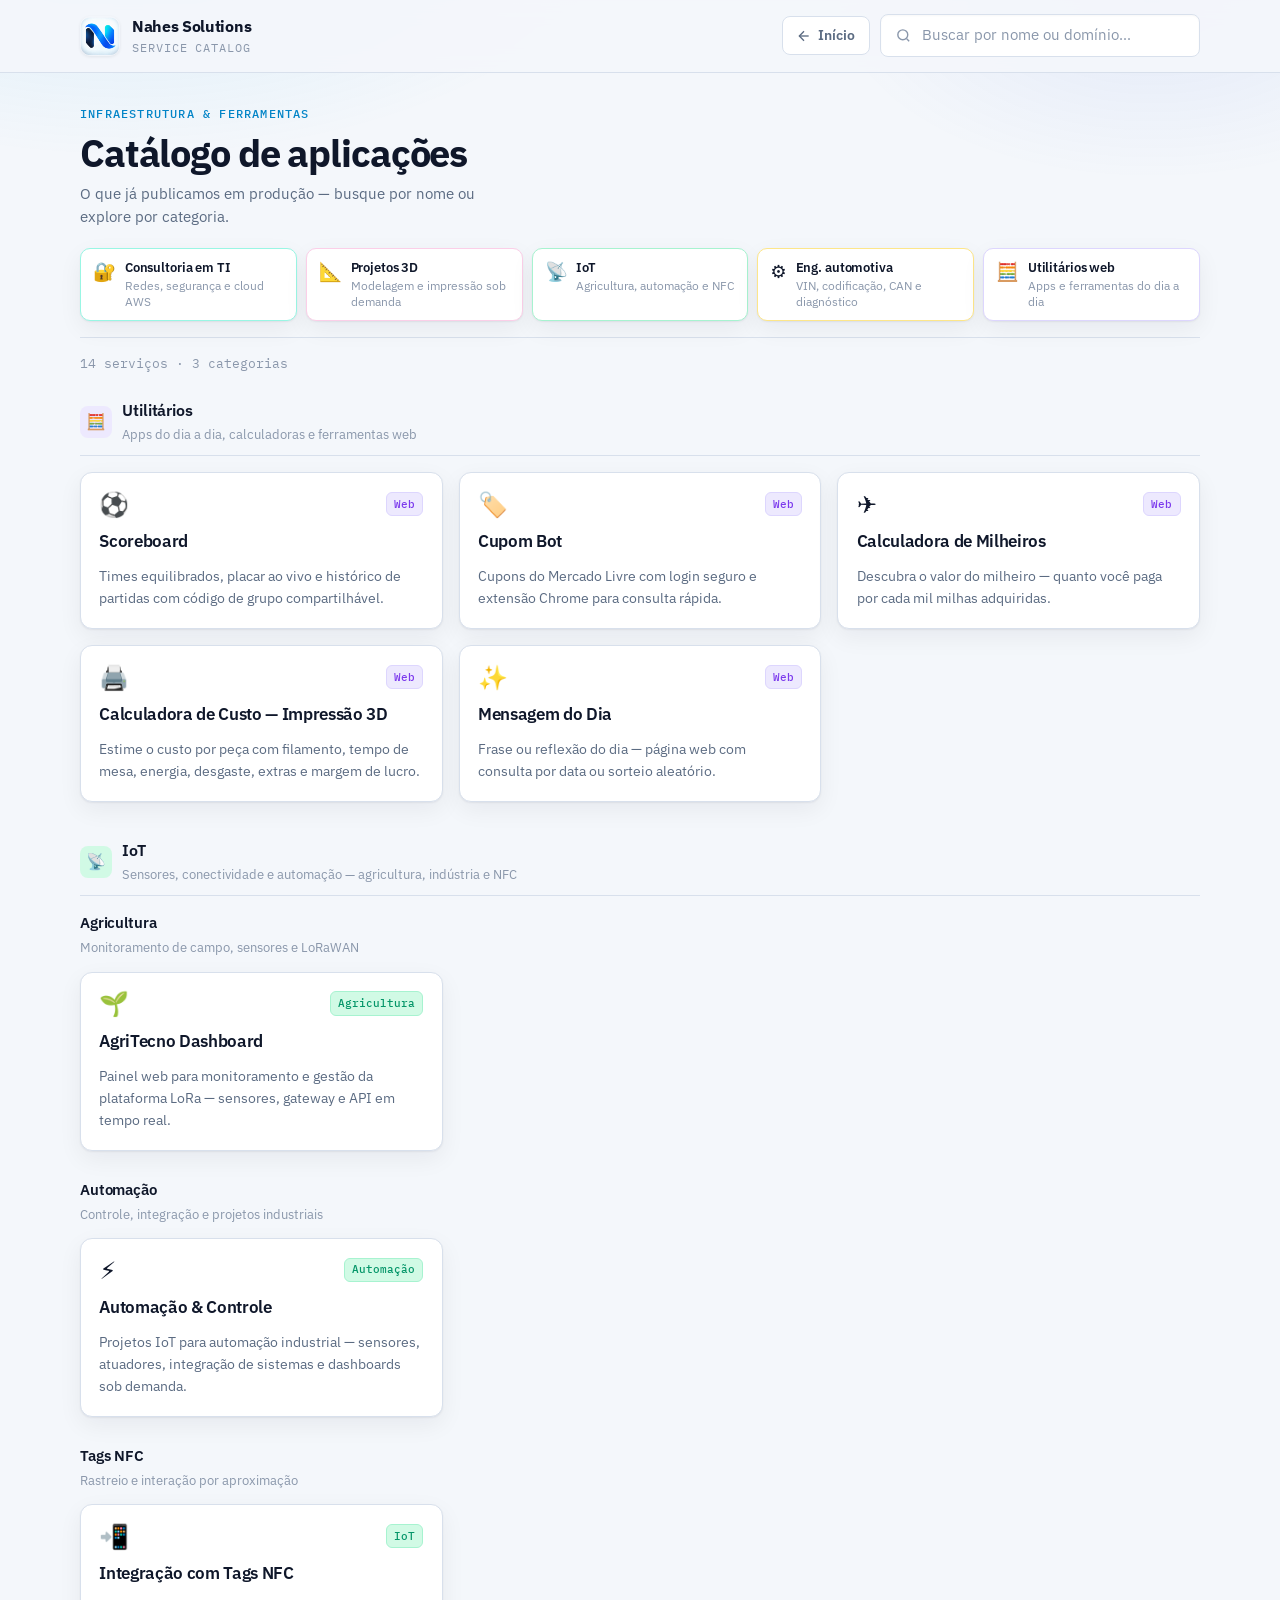
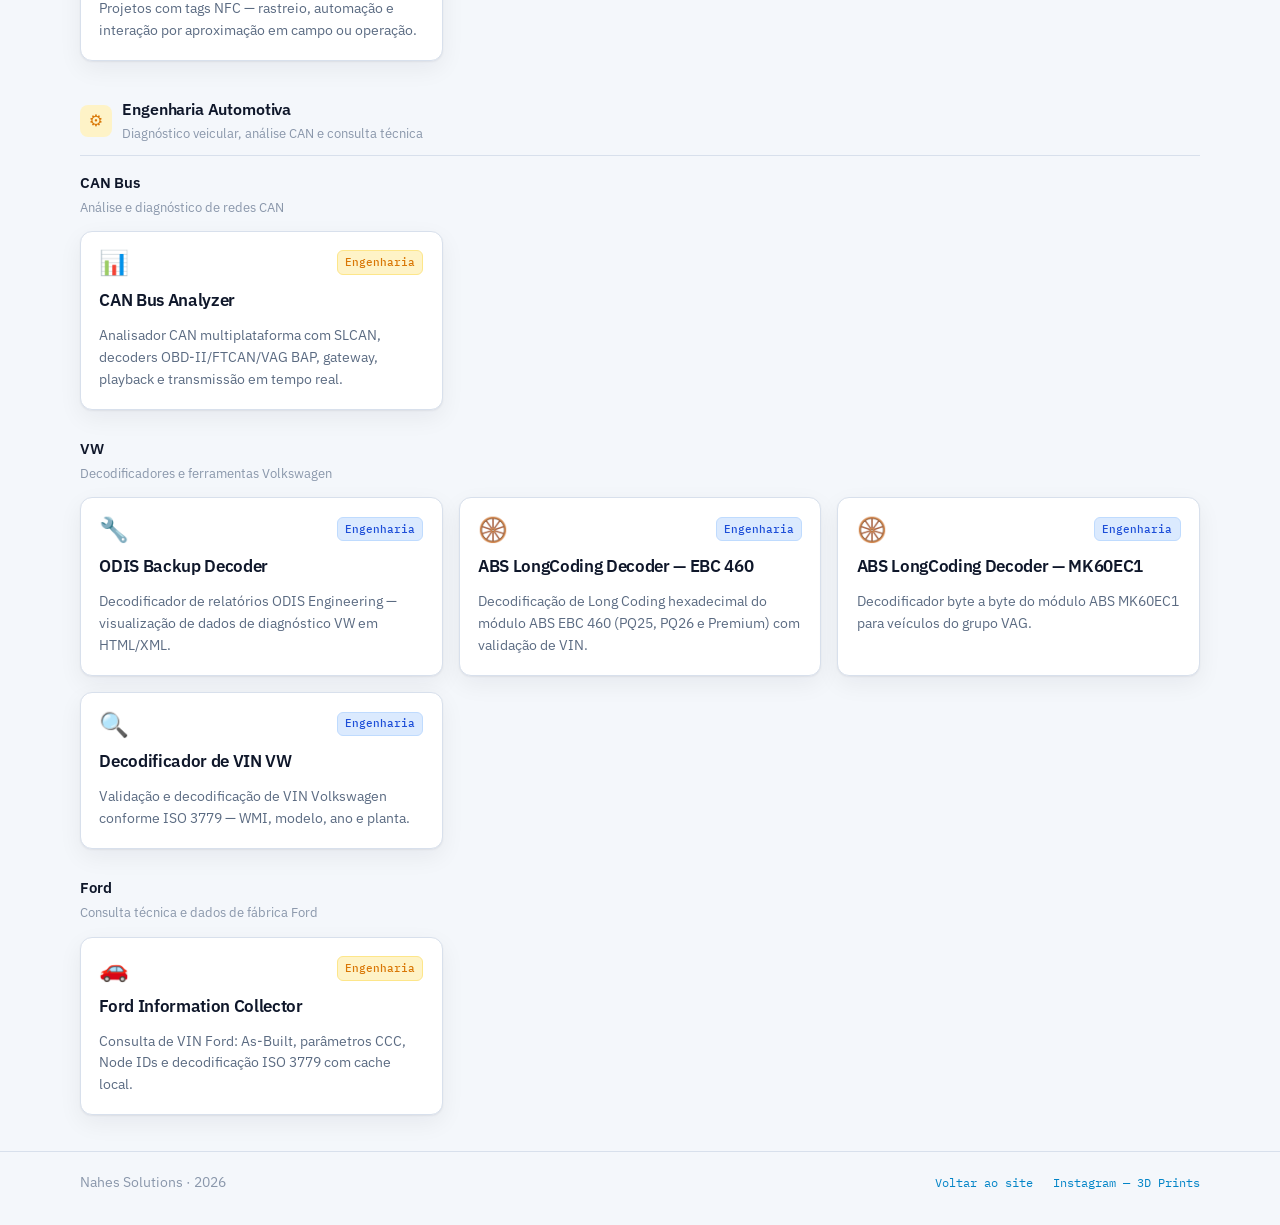
==== solutions/index.html @ b8ac9189 "Site institucional Nahes Solutions." ====
<!DOCTYPE html>
<html lang="pt-BR">
<head>
  <meta charset="UTF-8">
  <meta name="viewport" content="width=device-width, initial-scale=1.0">
  <title>Catálogo de Apps e Ferramentas — Nahes Solutions</title>
  <meta name="description" content="Catálogo de aplicações web, IoT, automação, NFC e ferramentas de engenharia automotiva da Nahes Solutions em produção.">
  <meta name="keywords" content="Nahes Solutions, consultoria TI, cloud AWS, IoT, LoRaWAN, tags NFC, projetos 3D, impressão FDM, engenharia automotiva, decodificador VIN, VCDS, CAN bus, retrofit, ODIS, segurança da informação, automação industrial, desenvolvimento web">
  <meta name="author" content="Nahes Solutions">
  <meta name="robots" content="index, follow, max-image-preview:large, max-snippet:-1, max-video-preview:-1">
  <meta name="googlebot" content="index, follow">
  <meta name="theme-color" content="#0284c7">
  <link rel="canonical" href="https://www.nahes.com.br/solutions/">
  <link rel="alternate" hreflang="pt-BR" href="https://www.nahes.com.br/solutions/">

  <meta property="og:type" content="website">
  <meta property="og:site_name" content="Nahes Solutions">
  <meta property="og:title" content="Catálogo de Apps e Ferramentas — Nahes Solutions">
  <meta property="og:description" content="Catálogo de aplicações web, IoT, automação, NFC e ferramentas de engenharia automotiva da Nahes Solutions em produção.">
  <meta property="og:url" content="https://www.nahes.com.br/solutions/">
  <meta property="og:locale" content="pt_BR">
  <meta property="og:image" content="https://www.nahes.com.br/assets/og-image.png">
  <meta property="og:image:width" content="1200">
  <meta property="og:image:height" content="630">
  <meta property="og:image:type" content="image/png">
  <meta property="og:image:alt" content="Nahes Solutions — TI, IoT, Projetos 3D e Engenharia Automotiva">

  <meta name="twitter:card" content="summary_large_image">
  <meta name="twitter:title" content="Catálogo de Apps e Ferramentas — Nahes Solutions">
  <meta name="twitter:description" content="Catálogo de aplicações web, IoT, automação, NFC e ferramentas de engenharia automotiva da Nahes Solutions em produção.">
  <meta name="twitter:image" content="https://www.nahes.com.br/assets/og-image.png">

  <link rel="icon" href="../assets/favicon.ico" sizes="any">
  <link rel="icon" href="../assets/favicon.png" type="image/png">
  <link rel="apple-touch-icon" href="../assets/favicon.png">
  <link rel="preconnect" href="https://fonts.googleapis.com">
  <link rel="preconnect" href="https://fonts.gstatic.com" crossorigin>
  <link href="https://fonts.googleapis.com/css2?family=IBM+Plex+Sans:wght@400;500;600;700&family=IBM+Plex+Mono:wght@400;500&display=swap" rel="stylesheet">
  <link rel="stylesheet" href="css/style.css">
  <script type="application/ld+json">
  {
    "@context": "https://schema.org",
    "@graph": [
      {
        "@type": "WebPage",
        "@id": "https://www.nahes.com.br/solutions/#webpage",
        "url": "https://www.nahes.com.br/solutions/",
        "name": "Catálogo de Apps e Ferramentas — Nahes Solutions",
        "description": "Catálogo de aplicações web, IoT, automação, NFC e ferramentas de engenharia automotiva da Nahes Solutions.",
        "isPartOf": { "@id": "https://www.nahes.com.br/#website" },
        "inLanguage": "pt-BR"
      },
      {
        "@type": "BreadcrumbList",
        "itemListElement": [
          {
            "@type": "ListItem",
            "position": 1,
            "name": "Início",
            "item": "https://www.nahes.com.br/"
          },
          {
            "@type": "ListItem",
            "position": 2,
            "name": "Catálogo",
            "item": "https://www.nahes.com.br/solutions/"
          }
        ]
      },
      {
        "@type": "CollectionPage",
        "name": "Catálogo de serviços Nahes Solutions",
        "description": "Utilitários web, IoT (agricultura, automação e NFC), decodificadores VIN, CAN Bus, ODIS e ferramentas VW e Ford.",
        "url": "https://www.nahes.com.br/solutions/",
        "provider": { "@id": "https://www.nahes.com.br/#organization" }
      }
    ]
  }
  </script>
</head>
<body>
  <div class="bg-accent" aria-hidden="true"></div>

  <header class="site-header">
    <div class="container header-inner">
      <a class="brand" href="../index.html">
        <span class="brand-mark" aria-hidden="true">
          <img src="../assets/favicon.png" alt="" width="40" height="40" decoding="async">
        </span>
        <div>
          <p class="brand-name">Nahes Solutions</p>
          <p class="brand-tagline">Service catalog</p>
        </div>
      </a>
      <div class="header-actions">
        <a class="header-back" href="../index.html">
          <svg viewBox="0 0 24 24" fill="none" stroke="currentColor" stroke-width="2" aria-hidden="true">
            <path d="M19 12H5"></path>
            <path d="M12 19l-7-7 7-7"></path>
          </svg>
          Início
        </a>
        <label class="search-wrap" for="search">
        <svg class="search-icon" viewBox="0 0 24 24" fill="none" stroke="currentColor" stroke-width="2" aria-hidden="true">
          <circle cx="11" cy="11" r="7"></circle>
          <path d="M20 20l-3.5-3.5"></path>
        </svg>
        <input id="search" type="search" placeholder="Buscar por nome ou domínio…" autocomplete="off" spellcheck="false">
      </label>
      </div>
    </div>
  </header>

  <main class="container">
    <section class="hero">
      <div class="hero-head">
        <p class="hero-kicker">Infraestrutura &amp; ferramentas</p>
        <h1>Catálogo de aplicações</h1>
        <p class="hero-lead">
          O que já publicamos em produção — busque por nome ou explore por categoria.
        </p>
      </div>
      <ul class="hero-areas" aria-label="Áreas de atuação">
        <li class="hero-area hero-area--consult">
          <span class="hero-area-icon" aria-hidden="true">🔐</span>
          <div class="hero-area-text">
            <span class="hero-area-name">Consultoria em TI</span>
            <span class="hero-area-desc">Redes, segurança e cloud AWS</span>
          </div>
        </li>
        <li class="hero-area hero-area--3d">
          <span class="hero-area-icon" aria-hidden="true">📐</span>
          <div class="hero-area-text">
            <span class="hero-area-name">Projetos 3D</span>
            <span class="hero-area-desc">Modelagem e impressão sob demanda</span>
          </div>
        </li>
        <li class="hero-area hero-area--iot">
          <span class="hero-area-icon" aria-hidden="true">📡</span>
          <div class="hero-area-text">
            <span class="hero-area-name">IoT</span>
            <span class="hero-area-desc">Agricultura, automação e NFC</span>
          </div>
        </li>
        <li class="hero-area hero-area--eng">
          <span class="hero-area-icon" aria-hidden="true">⚙️</span>
          <div class="hero-area-text">
            <span class="hero-area-name">Eng. automotiva</span>
            <span class="hero-area-desc">VIN, codificação, CAN e diagnóstico</span>
          </div>
        </li>
        <li class="hero-area hero-area--util">
          <span class="hero-area-icon" aria-hidden="true">🧮</span>
          <div class="hero-area-text">
            <span class="hero-area-name">Utilitários web</span>
            <span class="hero-area-desc">Apps e ferramentas do dia a dia</span>
          </div>
        </li>
      </ul>
      <p class="hero-meta" id="service-count" aria-live="polite"></p>
    </section>

    <div id="catalog" aria-label="Catálogo de serviços"></div>
  </main>

  <footer class="site-footer">
    <div class="container footer-inner">
      <p>Nahes Solutions · <span id="year"></span></p>
      <nav class="footer-links" aria-label="Rodapé">
        <a class="footer-link" href="../index.html">Voltar ao site</a>
        <a class="footer-link" href="https://www.instagram.com/nahes3dprints/" target="_blank" rel="noopener noreferrer">Instagram — 3D Prints</a>
      </nav>
    </div>
  </footer>

  <script src="js/app.js" defer></script>
</body>
</html>
---- solutions/css/style.css ----
:root {
  --bg: #f4f7fb;
  --bg-card: #ffffff;
  --bg-subtle: #eef2f8;
  --border: #d8e0ec;
  --border-strong: #b8c5d9;
  --text: #0f172a;
  --text-muted: #5b6b82;
  --text-soft: #8a97ab;
  --accent: #0ea5e9;
  --accent-dark: #0284c7;
  --accent-bg: #e0f2fe;
  --vw: #1d4ed8;
  --vw-bg: #dbeafe;
  --agro: #059669;
  --agro-bg: #d1fae5;
  --eng: #d97706;
  --eng-bg: #fef3c7;
  --util: #7c3aed;
  --util-bg: #ede9fe;
  --outros: #64748b;
  --outros-bg: #f1f5f9;
  --shadow: 0 1px 2px rgba(15, 23, 42, 0.06), 0 8px 24px rgba(15, 23, 42, 0.06);
  --shadow-hover: 0 4px 6px rgba(15, 23, 42, 0.05), 0 16px 40px rgba(14, 165, 233, 0.12);
  --radius: 12px;
  --font: "IBM Plex Sans", system-ui, sans-serif;
  --mono: "IBM Plex Mono", ui-monospace, monospace;
}

*,
*::before,
*::after {
  box-sizing: border-box;
}

html {
  color-scheme: light;
}

body {
  margin: 0;
  min-height: 100vh;
  font-family: var(--font);
  background: var(--bg);
  color: var(--text);
  line-height: 1.55;
}

.bg-accent {
  position: fixed;
  inset: 0;
  pointer-events: none;
  background:
    radial-gradient(ellipse 70% 50% at 10% -10%, rgba(14, 165, 233, 0.12), transparent 55%),
    radial-gradient(ellipse 50% 40% at 90% 0%, rgba(29, 78, 216, 0.08), transparent 50%);
}

.container {
  width: min(1120px, calc(100% - 2rem));
  margin-inline: auto;
}

.site-header {
  position: sticky;
  top: 0;
  z-index: 10;
  backdrop-filter: blur(10px);
  background: rgba(244, 247, 251, 0.9);
  border-bottom: 1px solid var(--border);
}

.header-inner {
  display: flex;
  align-items: center;
  justify-content: space-between;
  gap: 1rem;
  padding: 0.9rem 0;
}

.brand {
  display: flex;
  align-items: center;
  gap: 0.75rem;
  text-decoration: none;
  color: inherit;
  border-radius: 10px;
  transition: opacity 0.15s ease;
}

.brand:hover,
.brand:focus-visible {
  opacity: 0.85;
  outline: none;
}

.brand-mark {
  display: block;
  width: 40px;
  height: 40px;
  border-radius: 10px;
  overflow: hidden;
  flex-shrink: 0;
  box-shadow: 0 1px 3px rgba(15, 23, 42, 0.08);
}

.brand-mark img {
  display: block;
  width: 100%;
  height: 100%;
  object-fit: cover;
}

.brand-name {
  margin: 0;
  font-weight: 700;
  font-size: 1rem;
  letter-spacing: -0.02em;
}

.brand-tagline {
  margin: 0;
  color: var(--text-soft);
  font-family: var(--mono);
  font-size: 0.72rem;
  text-transform: uppercase;
  letter-spacing: 0.08em;
}

.header-actions {
  display: flex;
  align-items: center;
  gap: 0.65rem;
  flex: 1;
  justify-content: flex-end;
  min-width: 0;
}

.header-back {
  display: inline-flex;
  align-items: center;
  gap: 0.35rem;
  padding: 0.5rem 0.85rem;
  border: 1px solid var(--border);
  border-radius: 8px;
  background: var(--bg-card);
  color: var(--text-muted);
  font-size: 0.85rem;
  font-weight: 600;
  text-decoration: none;
  white-space: nowrap;
  flex-shrink: 0;
  transition: border-color 0.15s ease, color 0.15s ease, background 0.15s ease;
}

.header-back svg {
  width: 16px;
  height: 16px;
}

.header-back:hover,
.header-back:focus-visible {
  border-color: var(--border-strong);
  color: var(--accent-dark);
  background: var(--bg-subtle);
  outline: none;
}

.search-wrap {
  display: flex;
  align-items: center;
  gap: 0.5rem;
  padding: 0.5rem 0.85rem;
  border: 1px solid var(--border);
  border-radius: 8px;
  background: var(--bg-card);
  min-width: 0;
  flex: 1;
  max-width: 320px;
  box-shadow: inset 0 1px 2px rgba(15, 23, 42, 0.03);
}

.search-icon {
  width: 17px;
  height: 17px;
  color: var(--text-soft);
  flex-shrink: 0;
}

.search-wrap input {
  width: 100%;
  border: 0;
  outline: none;
  background: transparent;
  color: var(--text);
  font: inherit;
  font-size: 0.92rem;
}

.search-wrap input::placeholder {
  color: var(--text-soft);
}

.hero {
  padding: 2rem 0 1.5rem;
}

.hero-head {
  margin-bottom: 1.25rem;
}

.hero-kicker {
  margin: 0 0 0.5rem;
  font-family: var(--mono);
  font-size: 0.75rem;
  font-weight: 500;
  text-transform: uppercase;
  letter-spacing: 0.1em;
  color: var(--accent-dark);
}

.hero h1 {
  margin: 0 0 0.5rem;
  font-size: clamp(1.75rem, 4vw, 2.35rem);
  font-weight: 700;
  letter-spacing: -0.03em;
  line-height: 1.15;
}

.hero-lead {
  margin: 0;
  max-width: 48ch;
  color: var(--text-muted);
  font-size: 0.95rem;
  line-height: 1.5;
}

.hero-areas {
  display: grid;
  grid-template-columns: repeat(auto-fill, minmax(min(100%, 9.5rem), 1fr));
  gap: 0.55rem;
  margin: 0;
  padding: 0;
  list-style: none;
}

.hero-area {
  display: flex;
  align-items: flex-start;
  gap: 0.55rem;
  padding: 0.7rem 0.75rem;
  border: 1px solid var(--border);
  border-radius: 10px;
  background: var(--bg-card);
  box-shadow: var(--shadow);
}

.hero-area-icon {
  font-size: 1.15rem;
  line-height: 1;
  flex-shrink: 0;
  margin-top: 0.1rem;
}

.hero-area-text {
  display: flex;
  flex-direction: column;
  gap: 0.12rem;
  min-width: 0;
}

.hero-area-name {
  font-size: 0.8rem;
  font-weight: 600;
  letter-spacing: -0.01em;
  color: var(--text);
  line-height: 1.25;
}

.hero-area-desc {
  font-size: 0.72rem;
  line-height: 1.35;
  color: var(--text-soft);
}

.hero-area--consult { border-color: #99f6e4; }
.hero-area--3d { border-color: #fbcfe8; }
.hero-area--iot { border-color: #a7f3d0; }
.hero-area--eng { border-color: #fde68a; }
.hero-area--util { border-color: #ddd6fe; }

.hero-meta {
  margin: 1rem 0 0;
  padding-top: 1rem;
  border-top: 1px solid var(--border);
  font-family: var(--mono);
  font-size: 0.8rem;
  color: var(--text-soft);
}

.catalog-section {
  margin-bottom: 2.25rem;
}

.section-head {
  display: flex;
  align-items: center;
  gap: 0.65rem;
  margin-bottom: 1rem;
  padding-bottom: 0.65rem;
  border-bottom: 1px solid var(--border);
}

.section-icon {
  display: grid;
  place-items: center;
  width: 32px;
  height: 32px;
  border-radius: 8px;
  font-size: 1rem;
}

.section-icon--nahes {
  background: var(--accent-bg);
  color: var(--accent-dark);
}

.section-icon--agro {
  background: var(--agro-bg);
  color: var(--agro);
}

.section-icon--vw {
  background: var(--vw-bg);
  color: var(--vw);
}

.section-icon--eng {
  background: var(--eng-bg);
  color: var(--eng);
}

.section-icon--util {
  background: var(--util-bg);
  color: var(--util);
}

.section-icon--outros {
  background: var(--outros-bg);
  color: var(--outros);
}

.section-title {
  margin: 0;
  font-size: 1rem;
  font-weight: 600;
  letter-spacing: -0.01em;
}

.section-desc {
  margin: 0.1rem 0 0;
  font-size: 0.82rem;
  color: var(--text-soft);
}

.subsection {
  margin-bottom: 1.75rem;
}

.subsection:last-child {
  margin-bottom: 0;
}

.subsection-title {
  margin: 0 0 0.2rem;
  font-size: 0.92rem;
  font-weight: 600;
  letter-spacing: -0.01em;
  color: var(--text);
}

.subsection-desc {
  margin: 0 0 0.85rem;
  font-size: 0.8rem;
  color: var(--text-soft);
}

.services-grid {
  display: grid;
  grid-template-columns: repeat(auto-fill, minmax(290px, 1fr));
  gap: 1rem;
}

.empty {
  color: var(--text-muted);
  text-align: center;
  padding: 3rem 1rem;
  font-size: 0.95rem;
}

.service-card {
  display: flex;
  flex-direction: column;
  gap: 0.75rem;
  padding: 1.15rem;
  border: 1px solid var(--border);
  border-radius: var(--radius);
  background: var(--bg-card);
  box-shadow: var(--shadow);
  color: inherit;
  transition: border-color 0.15s ease, box-shadow 0.15s ease, transform 0.15s ease;
}

.service-card:hover,
.service-card:focus-visible {
  transform: translateY(-2px);
  border-color: var(--border-strong);
  box-shadow: var(--shadow-hover);
  outline: none;
}

.service-card--outros:hover,
.service-card--outros:focus-visible {
  border-color: #94a3b8;
  box-shadow: 0 4px 6px rgba(15, 23, 42, 0.05), 0 16px 40px rgba(100, 116, 139, 0.1);
}

.service-card--eng:hover,
.service-card--eng:focus-visible {
  border-color: #fcd34d;
  box-shadow: 0 4px 6px rgba(15, 23, 42, 0.05), 0 16px 40px rgba(217, 119, 6, 0.1);
}

.service-card--util:hover,
.service-card--util:focus-visible {
  border-color: #c4b5fd;
  box-shadow: 0 4px 6px rgba(15, 23, 42, 0.05), 0 16px 40px rgba(124, 58, 237, 0.1);
}

.service-card--vw:hover,
.service-card--vw:focus-visible {
  border-color: #93c5fd;
  box-shadow: 0 4px 6px rgba(15, 23, 42, 0.05), 0 16px 40px rgba(29, 78, 216, 0.1);
}

.service-card--agro:hover,
.service-card--agro:focus-visible {
  border-color: #6ee7b7;
  box-shadow: 0 4px 6px rgba(15, 23, 42, 0.05), 0 16px 40px rgba(5, 150, 105, 0.1);
}

.service-card-top {
  display: flex;
  align-items: flex-start;
  justify-content: space-between;
  gap: 0.5rem;
}

.service-icon {
  font-size: 1.5rem;
  line-height: 1;
}

.service-badge {
  font-family: var(--mono);
  font-size: 0.68rem;
  font-weight: 500;
  padding: 0.18rem 0.45rem;
  border-radius: 6px;
  background: var(--bg-subtle);
  color: var(--text-muted);
  border: 1px solid var(--border);
  white-space: nowrap;
}

.service-badge--vw {
  background: var(--vw-bg);
  color: var(--vw);
  border-color: #bfdbfe;
}

.service-badge--agro {
  background: var(--agro-bg);
  color: var(--agro);
  border-color: #a7f3d0;
}

.service-badge--eng {
  background: var(--eng-bg);
  color: var(--eng);
  border-color: #fde68a;
}

.service-badge--util {
  background: var(--util-bg);
  color: var(--util);
  border-color: #ddd6fe;
}

.service-badge--outros {
  background: var(--outros-bg);
  color: var(--outros);
  border-color: #cbd5e1;
}

.service-title {
  margin: 0;
  font-size: 1.05rem;
  font-weight: 600;
  letter-spacing: -0.02em;
}

.service-host {
  margin: 0.2rem 0 0;
  font-family: var(--mono);
  font-size: 0.75rem;
  color: var(--accent-dark);
  word-break: break-all;
}

.service-card--vw .service-host {
  color: var(--vw);
}

.service-card--agro .service-host {
  color: var(--agro);
}

.service-card--eng .service-host {
  color: var(--eng);
}

.service-card--util .service-host {
  color: var(--util);
}

.service-card--outros .service-host {
  color: var(--outros);
}

.service-description {
  margin: 0;
  color: var(--text-muted);
  font-size: 0.88rem;
  flex: 1;
}

.site-footer {
  border-top: 1px solid var(--border);
  padding: 1.25rem 0 2rem;
  margin-top: 1rem;
}

.footer-inner {
  display: flex;
  align-items: center;
  justify-content: space-between;
  gap: 1rem;
  color: var(--text-soft);
  font-size: 0.85rem;
}

.footer-inner p {
  margin: 0;
}

.footer-links {
  display: flex;
  flex-wrap: wrap;
  align-items: center;
  justify-content: flex-end;
  gap: 0.85rem 1.25rem;
}

.footer-link {
  font-family: var(--mono);
  font-size: 0.75rem;
  color: var(--accent-dark);
  text-decoration: none;
  transition: color 0.15s ease;
}

.footer-link:hover,
.footer-link:focus-visible {
  color: var(--accent);
  outline: none;
}

@media (min-width: 900px) {
  .hero-areas {
    grid-template-columns: repeat(5, 1fr);
  }
}

@media (max-width: 640px) {
  .header-inner {
    flex-direction: column;
    align-items: stretch;
  }

  .header-actions {
    flex-direction: column;
    align-items: stretch;
  }

  .header-back {
    justify-content: center;
  }

  .search-wrap {
    max-width: none;
  }

  .footer-inner {
    flex-direction: column;
    align-items: flex-start;
  }
}
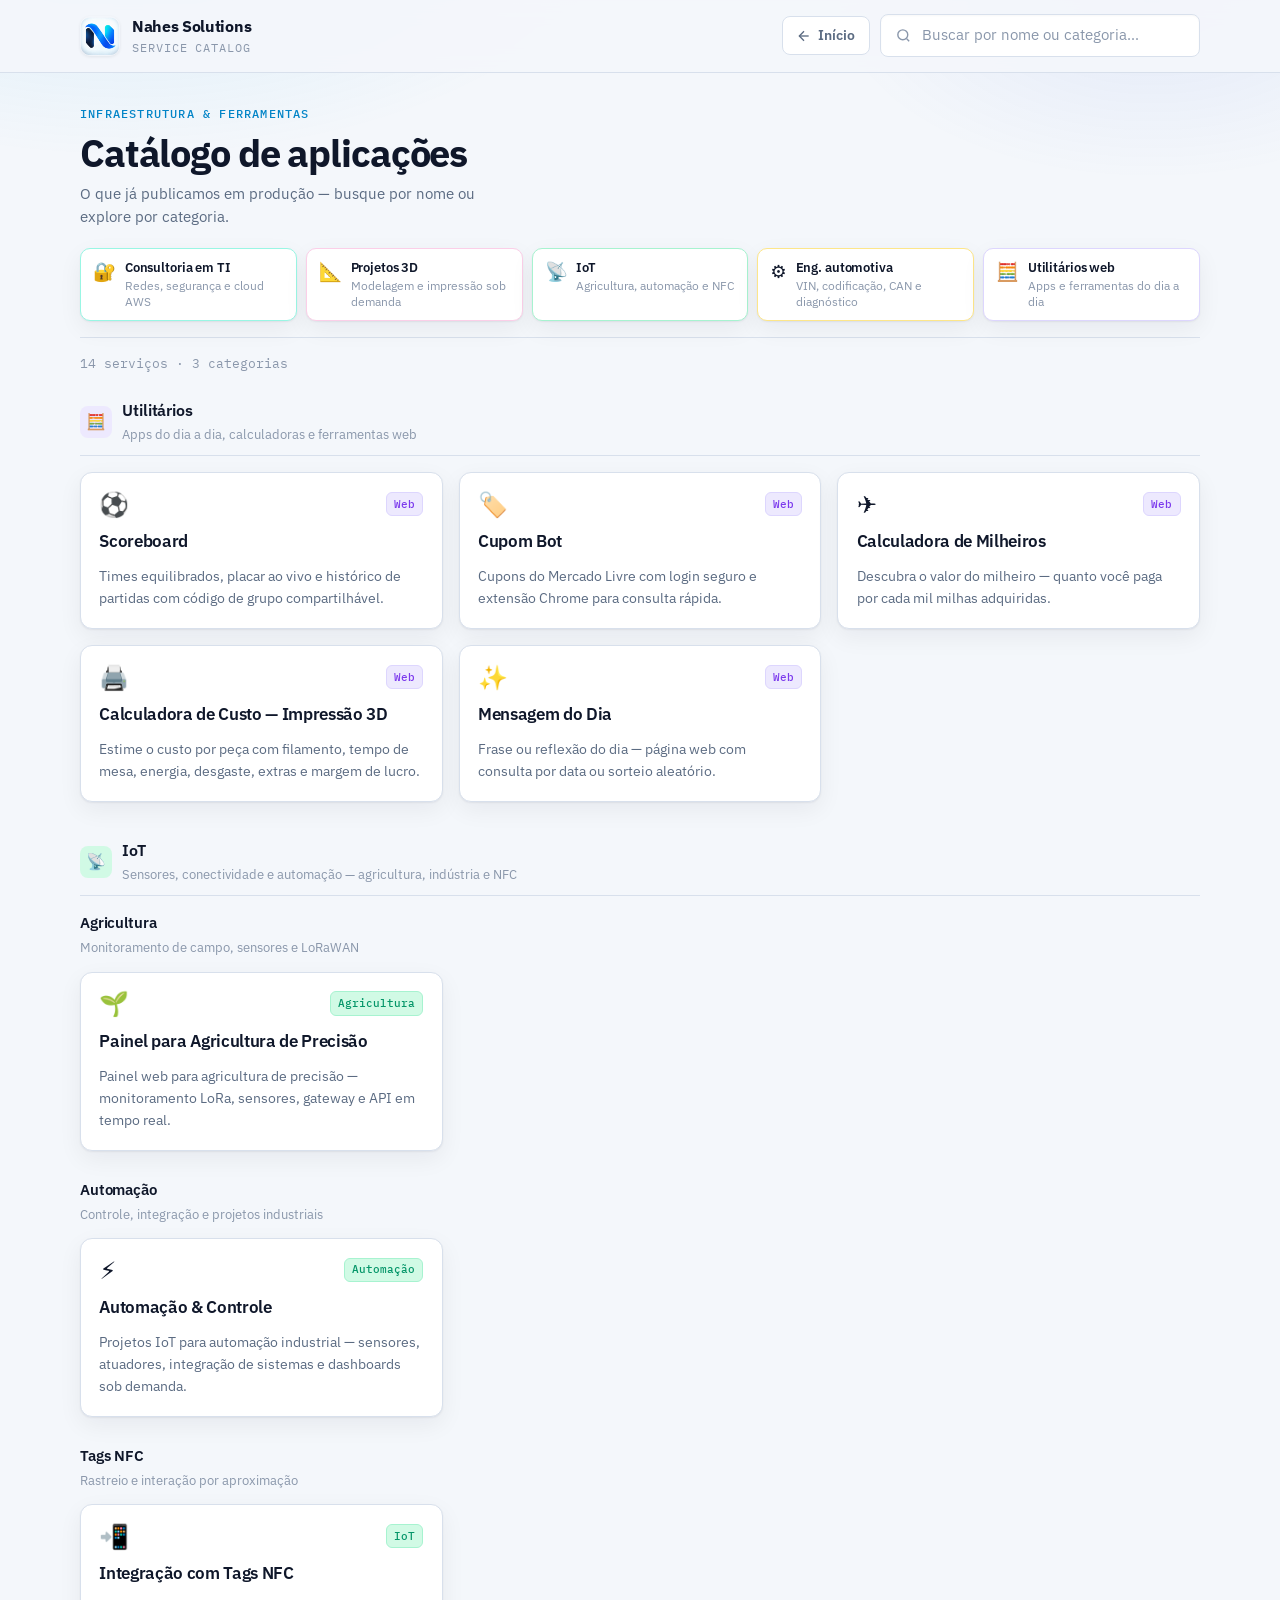
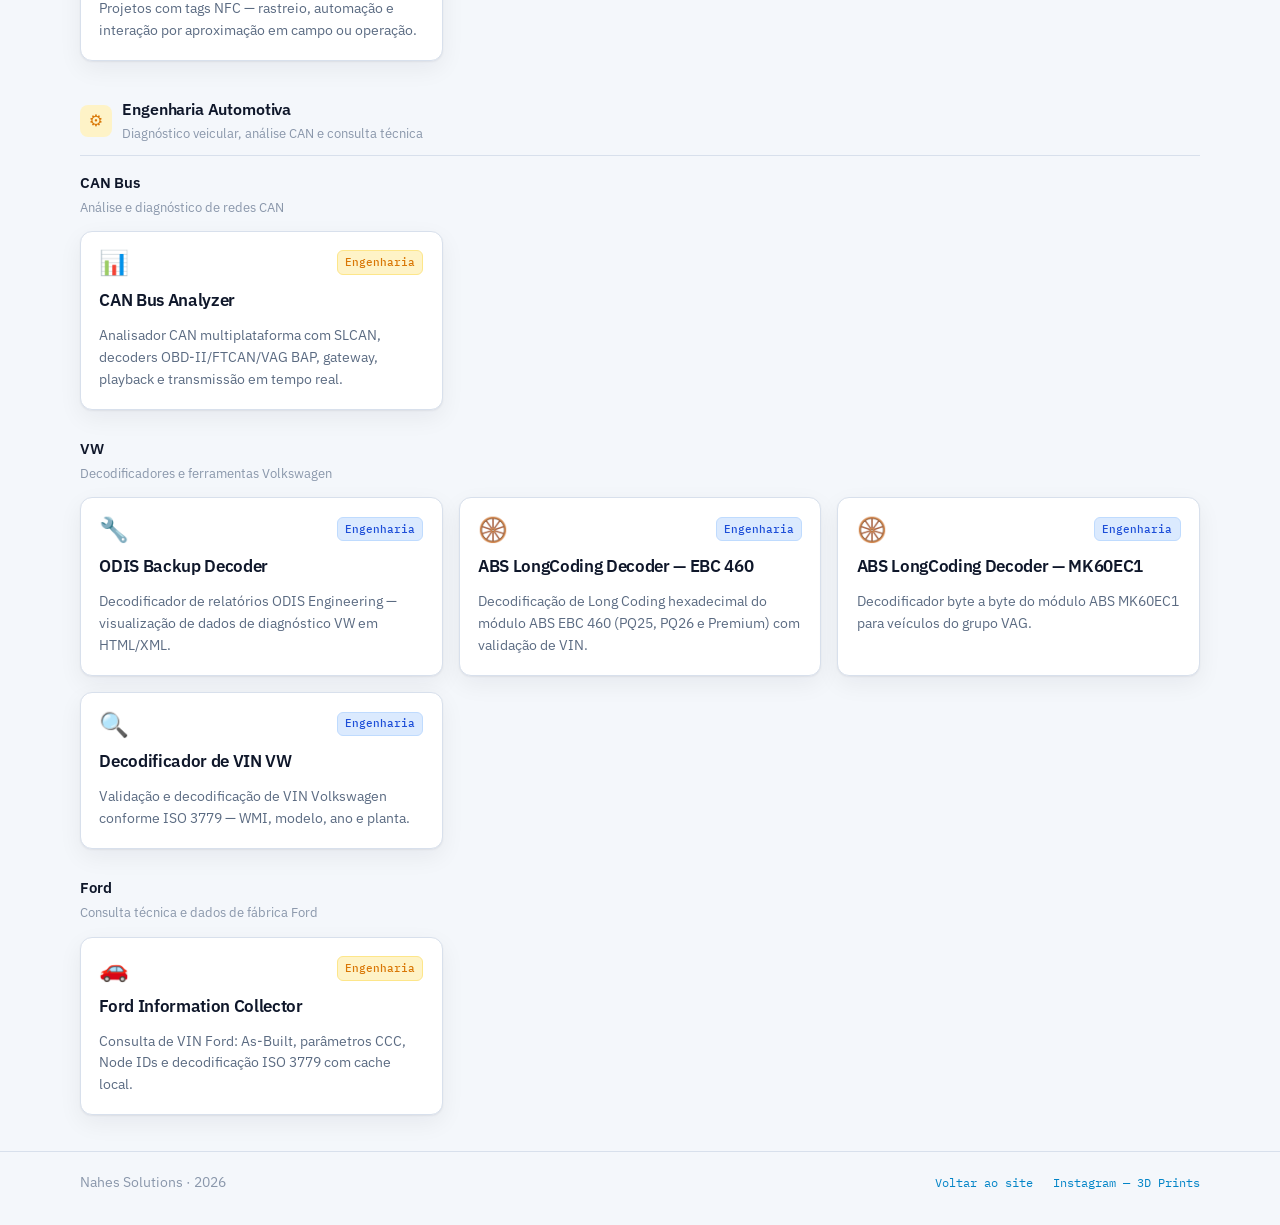
==== commit a055f9b6: "Ajusta SEO do portal e catálogo sem links externos nos cards." ====
--- a/solutions/index.html
+++ b/solutions/index.html
@@ -83,7 +83,7 @@
 
   <header class="site-header">
     <div class="container header-inner">
-      <a class="brand" href="../index.html">
+      <a class="brand" href="/">
         <span class="brand-mark" aria-hidden="true">
           <img src="../assets/favicon.png" alt="" width="40" height="40" decoding="async">
         </span>
@@ -93,7 +93,7 @@
         </div>
       </a>
       <div class="header-actions">
-        <a class="header-back" href="../index.html">
+        <a class="header-back" href="/">
           <svg viewBox="0 0 24 24" fill="none" stroke="currentColor" stroke-width="2" aria-hidden="true">
             <path d="M19 12H5"></path>
             <path d="M12 19l-7-7 7-7"></path>
@@ -105,7 +105,7 @@
           <circle cx="11" cy="11" r="7"></circle>
           <path d="M20 20l-3.5-3.5"></path>
         </svg>
-        <input id="search" type="search" placeholder="Buscar por nome ou domínio…" autocomplete="off" spellcheck="false">
+        <input id="search" type="search" placeholder="Buscar por nome ou categoria…" autocomplete="off" spellcheck="false">
       </label>
       </div>
     </div>
@@ -167,7 +167,7 @@
     <div class="container footer-inner">
       <p>Nahes Solutions · <span id="year"></span></p>
       <nav class="footer-links" aria-label="Rodapé">
-        <a class="footer-link" href="../index.html">Voltar ao site</a>
+        <a class="footer-link" href="/">Voltar ao site</a>
         <a class="footer-link" href="https://www.instagram.com/nahes3dprints/" target="_blank" rel="noopener noreferrer">Instagram — 3D Prints</a>
       </nav>
     </div>
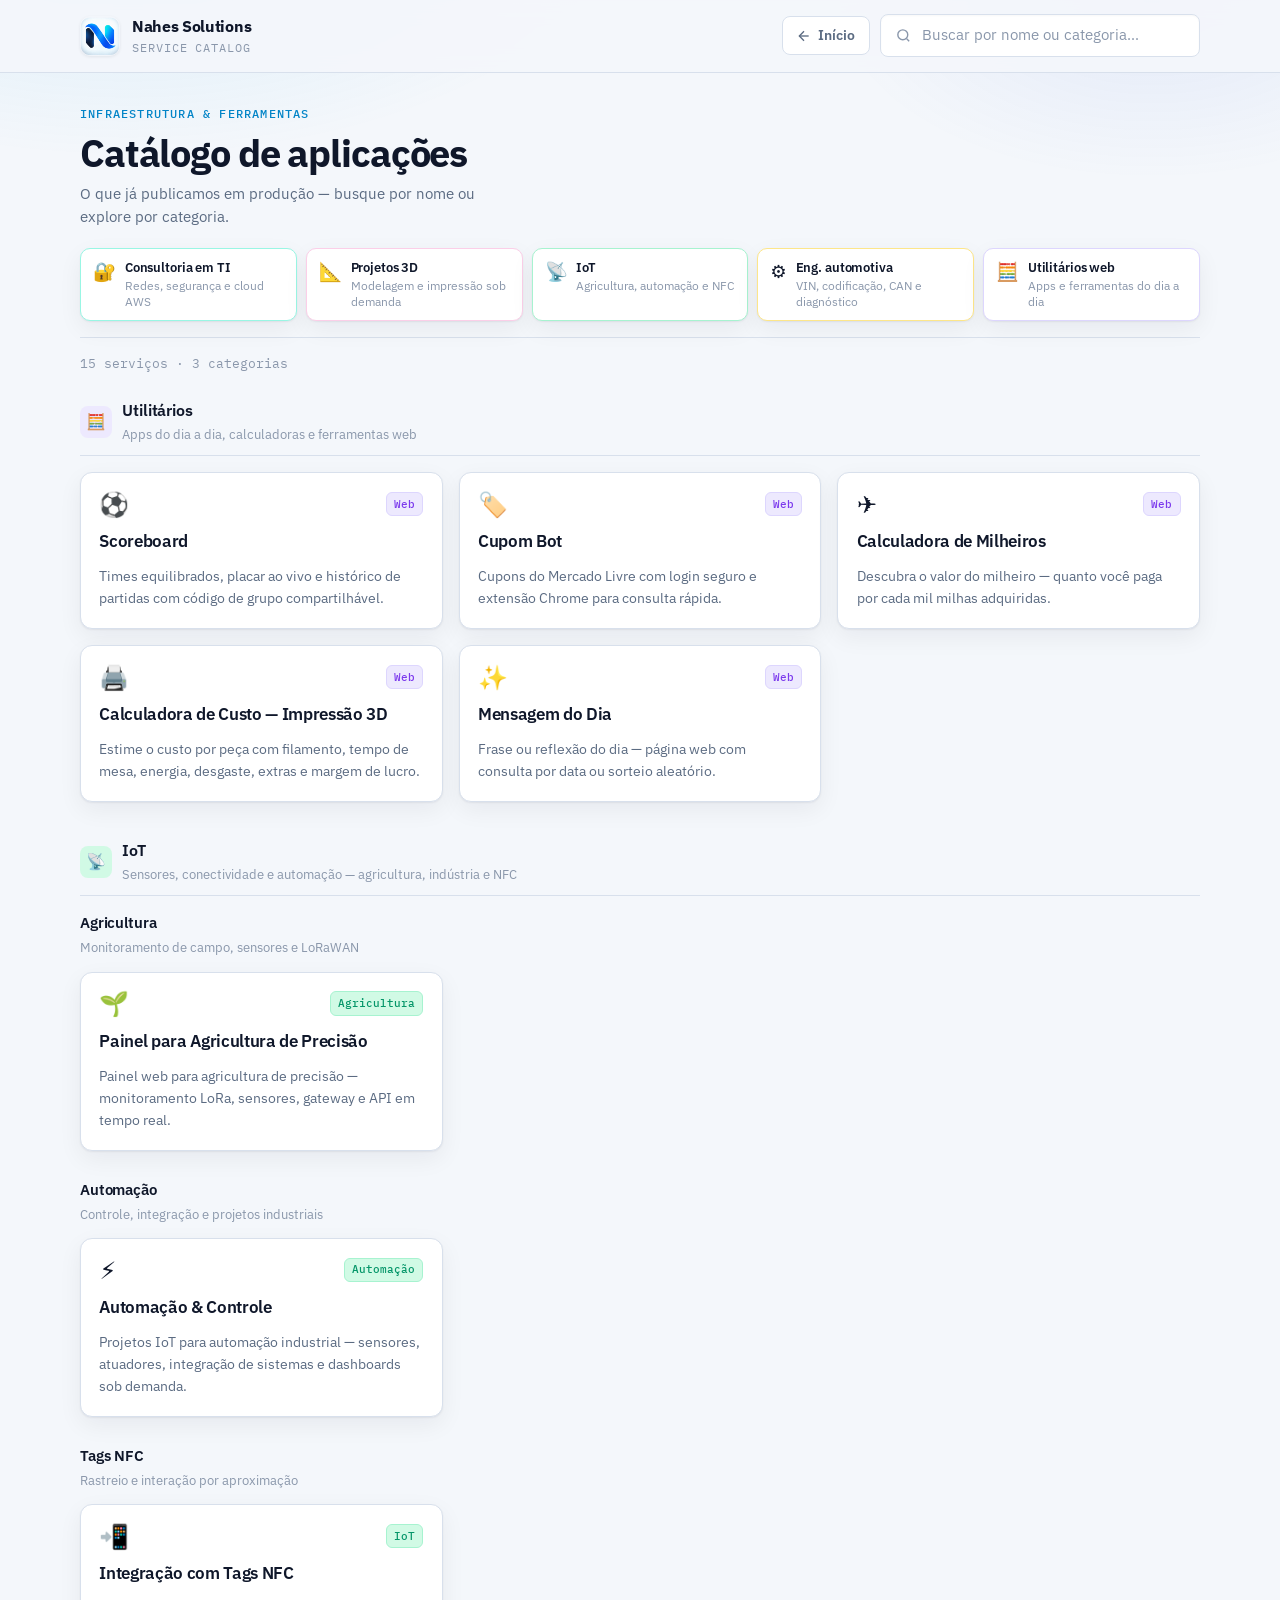
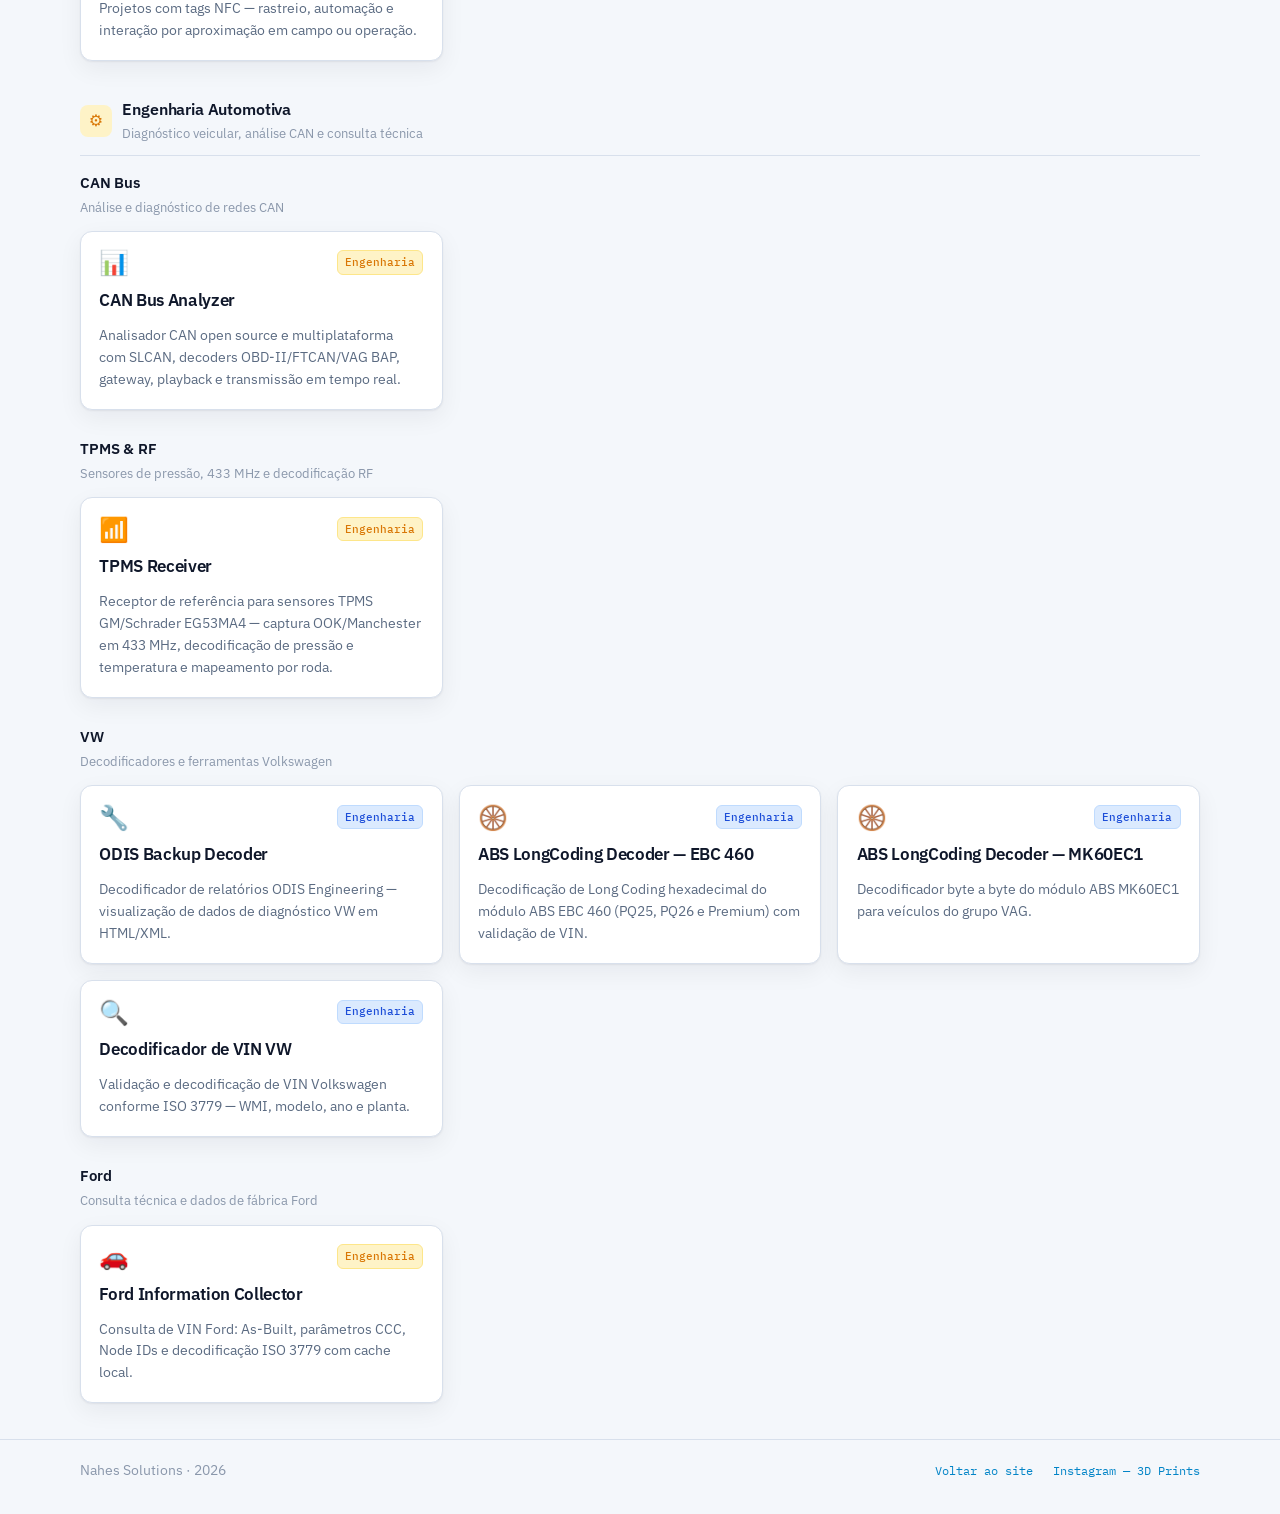
==== commit 2ef6c298: "Adiciona receptor TPMS ao catálogo e marca CAN Analyzer como open source." ====
--- a/solutions/index.html
+++ b/solutions/index.html
@@ -4,8 +4,8 @@
   <meta charset="UTF-8">
   <meta name="viewport" content="width=device-width, initial-scale=1.0">
   <title>Catálogo de Apps e Ferramentas — Nahes Solutions</title>
-  <meta name="description" content="Catálogo de aplicações web, IoT, automação, NFC e ferramentas de engenharia automotiva da Nahes Solutions em produção.">
-  <meta name="keywords" content="Nahes Solutions, consultoria TI, cloud AWS, IoT, LoRaWAN, tags NFC, projetos 3D, impressão FDM, engenharia automotiva, decodificador VIN, VCDS, CAN bus, retrofit, ODIS, segurança da informação, automação industrial, desenvolvimento web">
+  <meta name="description" content="Catálogo de aplicações web, IoT, automação, NFC e ferramentas de engenharia automotiva — VIN, CAN Bus e TPMS 433 MHz — da Nahes Solutions em produção.">
+  <meta name="keywords" content="Nahes Solutions, consultoria TI, cloud AWS, IoT, LoRaWAN, tags NFC, projetos 3D, impressão FDM, engenharia automotiva, decodificador VIN, VCDS, CAN bus, retrofit, ODIS, TPMS, sensores de pressão, 433 MHz, CC1101, ESP32, Schrader EG53MA4, segurança da informação, automação industrial, desenvolvimento web">
   <meta name="author" content="Nahes Solutions">
   <meta name="robots" content="index, follow, max-image-preview:large, max-snippet:-1, max-video-preview:-1">
   <meta name="googlebot" content="index, follow">
@@ -16,7 +16,7 @@
   <meta property="og:type" content="website">
   <meta property="og:site_name" content="Nahes Solutions">
   <meta property="og:title" content="Catálogo de Apps e Ferramentas — Nahes Solutions">
-  <meta property="og:description" content="Catálogo de aplicações web, IoT, automação, NFC e ferramentas de engenharia automotiva da Nahes Solutions em produção.">
+  <meta property="og:description" content="Catálogo de aplicações web, IoT, automação, NFC e ferramentas de engenharia automotiva — VIN, CAN Bus e TPMS 433 MHz — da Nahes Solutions em produção.">
   <meta property="og:url" content="https://www.nahes.com.br/solutions/">
   <meta property="og:locale" content="pt_BR">
   <meta property="og:image" content="https://www.nahes.com.br/assets/og-image.png">
@@ -27,7 +27,7 @@
 
   <meta name="twitter:card" content="summary_large_image">
   <meta name="twitter:title" content="Catálogo de Apps e Ferramentas — Nahes Solutions">
-  <meta name="twitter:description" content="Catálogo de aplicações web, IoT, automação, NFC e ferramentas de engenharia automotiva da Nahes Solutions em produção.">
+  <meta name="twitter:description" content="Catálogo de aplicações web, IoT, automação, NFC e ferramentas de engenharia automotiva — VIN, CAN Bus e TPMS 433 MHz — da Nahes Solutions em produção.">
   <meta name="twitter:image" content="https://www.nahes.com.br/assets/og-image.png">
 
   <link rel="icon" href="../assets/favicon.ico" sizes="any">
@@ -70,7 +70,7 @@
       {
         "@type": "CollectionPage",
         "name": "Catálogo de serviços Nahes Solutions",
-        "description": "Utilitários web, IoT (agricultura, automação e NFC), decodificadores VIN, CAN Bus, ODIS e ferramentas VW e Ford.",
+        "description": "Utilitários web, IoT (agricultura, automação e NFC), decodificadores VIN, CAN Bus, receptores TPMS 433 MHz, ODIS e ferramentas VW e Ford.",
         "url": "https://www.nahes.com.br/solutions/",
         "provider": { "@id": "https://www.nahes.com.br/#organization" }
       }
